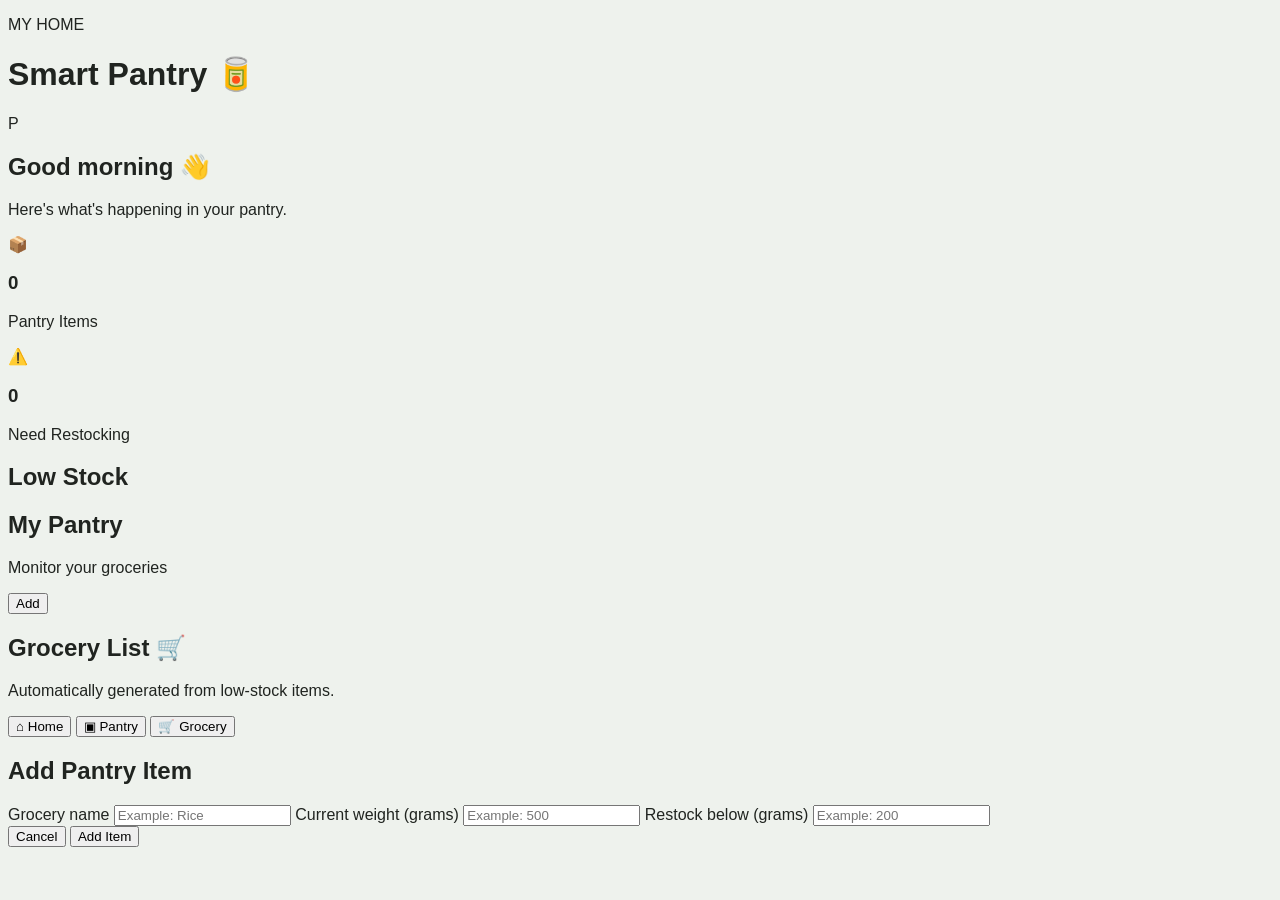
==== index.html @ e379dc16 "index and styles" ====
<!DOCTYPE html>
<html lang="en">
<head>
<meta charset="UTF-8">
<meta
name="viewport"
content="width=device-width, initial-scale=1.0"
>
<title>Smart Pantry</title>
<link rel="stylesheet" href="style.css">
</head>
<body>
<div class="app">
<!-- HEADER -->
<header>
<div>
<p class="small-title">MY HOME</p>
<h1>Smart Pantry 🥫</h1>
</div>
<div class="profile">P</div>
</header>

<!-- DASHBOARD -->
<section id="dashboardPage" class="page active">
<h2>Good morning 👋</h2>
<p class="subtitle">
Here's what's happening in your pantry.
</p>

<div class="summary-grid">
<div class="summary-card">
<span>📦</span>
<h3 id="totalItems">0</h3>
<p>Pantry Items</p>
</div>
<div class="summary-card warning">
<span>⚠️</span>
<h3 id="lowItems">0</h3>
<p>Need Restocking</p>
</div>
</div>

<div class="section-heading">
<h2>Low Stock</h2>
</div>
<div id="dashboardLowStock"></div>
</section>

<!-- PANTRY PAGE -->
<section id="pantryPage" class="page">
<div class="section-heading">
<div>
<h2>My Pantry</h2>
<p>Monitor your groceries</p>
</div>
<button
class="add-button"
onclick="openAddModal()"
>
Add
</button>
</div>
<div id="pantryItems"></div>
</section>

<!-- GROCERY LIST -->
<section id="groceryPage" class="page">
<div class="section-heading">
<div>
<h2>Grocery List 🛒</h2>
<p>
Automatically generated from
low-stock items.
</p>
</div>
</div>
<div id="groceryList"></div>
</section>

<!-- BOTTOM NAVIGATION -->
<nav>
<button
class="nav-button active"
onclick="showPage('dashboardPage', this)"
>
<span>⌂</span>
Home
</button>
<button
class="nav-button"
onclick="showPage('pantryPage', this)"
>
<span>▣</span>
Pantry
</button>
<button
class="nav-button"
onclick="showPage('groceryPage', this)"
>
<span>🛒</span>
Grocery
</button>
</nav>
</div>

<!-- ADD ITEM MODAL -->
<div id="addModal" class="modal">
<div class="modal-content">
<h2>Add Pantry Item</h2>
<label>Grocery name</label>
<input
type="text"
id="itemName"
placeholder="Example: Rice"
>

<label>Current weight (grams)</label>
<input
type="number"
id="itemWeight"
placeholder="Example: 500"
>

<label>Restock below (grams)</label>
<input
type="number"
id="itemLimit"
placeholder="Example: 200"
>

<div class="modal-buttons">
<button
class="cancel-button"
onclick="closeAddModal()"
>
Cancel
</button>
<button
class="save-button"
onclick="addItem()"
>
Add Item
</button>
</div>
</div>
</div>

<script src="script.js"></script>
</body>
</html>
---- style.css ----
{
box-sizing: border-box;
margin: 0;
padding: 0;
}
body {
font-family:
-apple-system,
BlinkMacSystemFont,
"Segoe UI",
sans-serif;
background: #eef2ed;
color: #202420;
}

/* APP /
.app {
max-width: 500px;
min-height: 100vh;
margin: auto;
background: #f8faf7;
padding-bottom: 100px;
}

/* HEADER /
header {
display: flex;
justify-content: space-between;
align-items: center;
padding: 25px 20px 15px;
background: white;
}
header h1 {
font-size: 25px;
}
.small-title {
font-size: 11px;
color: #778077;
font-weight: bold;
letter-spacing: 1px;
margin-bottom: 3px;
}
.profile {
width: 42px;
height: 42px;
background: #dcebdc;
color: #247333;
display: flex;
justify-content: center;
align-items: center;
border-radius: 50%;
font-weight: bold;
}

/* PAGES /
.page {
display: none;
padding: 22px 18px;
}
.page.active {
display: block;
}
.page h2 {
margin-bottom: 4px;
}
.subtitle,
.section-heading p {
color: #7a817a;
font-size: 14px;
}

/* DASHBOARD /
.summary-grid {
display: grid;
grid-template-columns: 1fr 1fr;
gap: 12px;
margin: 25px 0;
}
.summary-card {
background: white;
padding: 20px;
border-radius: 18px;
border: 1px solid #e3e7e2;
}
.summary-card span {
font-size: 25px;
}
.summary-card h3 {
font-size: 32px;
margin-top: 12px;
}
.summary-card p {
color: #777;
font-size: 13px;
}
.warning {
background: #fff8ed;
}

/* SECTION HEADING /
.section-heading {
display: flex;
justify-content: space-between;
align-items: center;
margin-bottom: 18px;
}
.add-button {
border: none;
background: #28783b;
color: white;
padding: 11px 17px;
border-radius: 12px;
font-weight: bold;
cursor: pointer;
}

/* PANTRY CARDS /
.pantry-card {
background: white;
border-radius: 18px;
padding: 18px;
margin-bottom: 14px;
border: 1px solid #e1e5df;
}
.item-top {
display: flex;
justify-content: space-between;
align-items: center;
}
.item-name {
font-size: 19px;
font-weight: bold;
}
.status {
padding: 6px 10px;
border-radius: 20px;
font-size: 11px;
font-weight: bold;
}
.status.good {
background: #e3f5e7;
color: #237235;
}
.status.low {
background: #ffe7e4;
color: #c93d32;
}

/* WEIGHT /
.weight {
font-size: 30px;
font-weight: bold;
margin-top: 15px;
}
.weight-label {
color: #818681;
font-size: 12px;
}

/* PROGRESS BAR /
.progress {
width: 100%;
height: 8px;
background: #e9ece8;
border-radius: 10px;
margin: 12px 0;
overflow: hidden;
}
.progress-bar {
height: 100%;
background: #3a8849;
border-radius: 10px;
}
.progress-bar.low {
background: #dc5045;
}

/* CONTROLS /
.control-title {
margin-top: 15px;
font-size: 12px;
color: #727872;
}
input[type="range"] {
width: 100%;
margin-top: 8px;
accent-color: #28783b;
}
.item-actions {
display: flex;
justify-content: space-between;
align-items: center;
margin-top: 12px;
}
.limit-text {
font-size: 13px;
color: #666;
}
.delete-button {
border: none;
background: transparent;
color: #d4443c;
font-weight: bold;
cursor: pointer;
}

/* GROCERY LIST /
.grocery-item {
display: flex;
align-items: center;
gap: 15px;
background: white;
padding: 17px;
margin-bottom: 12px;
border-radius: 16px;
border: 1px solid #e1e5df;
}
.grocery-item input {
width: 21px;
height: 21px;
accent-color: #28783b;
}
.grocery-info {
flex: 1;
}
.grocery-info h3 {
font-size: 17px;
}
.grocery-info p {
color: #777;
font-size: 12px;
margin-top: 3px;
}

/* EMPTY MESSAGE /
.empty-message {
text-align: center;
padding: 50px 20px;
color: #777;
}
.empty-message .emoji {
font-size: 50px;
margin-bottom: 10px;
}

/* NAVIGATION /
nav {
position: fixed;
bottom: 0;
left: 50%;
transform: translateX(-50%);
width: 100%;
max-width: 500px;
background: white;
display: flex;
justify-content: space-around;
border-top: 1px solid #ddd;
padding:
10px 10px
calc(10px + env(safe-area-inset-bottom));
}
.nav-button {
flex: 1;
border: none;
background: transparent;
color: #8a8f89;
display: flex;
flex-direction: column;
align-items: center;
gap: 3px;
font-size: 11px;
cursor: pointer;
}
.nav-button span {
font-size: 22px;
}
.nav-button.active {
color: #28783b;
font-weight: bold;
}

/* MODAL /
.modal {
display: none;
position: fixed;
inset: 0;
background: rgba(0, 0, 0, 0.45);
justify-content: center;
align-items: center;
padding: 20px;
}
.modal.show {
display: flex;
}
.modal-content {
width: 100%;
max-width: 430px;
background: white;
border-radius: 20px;
padding: 25px;
}
.modal-content h2 {
margin-bottom: 20px;
}
.modal-content label {
display: block;
margin: 14px 0 6px;
font-size: 13px;
font-weight: bold;
}
.modal-content input {
width: 100%;
padding: 13px;
border: 1px solid #ccd2cc;
border-radius: 10px;
font-size: 16px;
}
.modal-buttons {
display: flex;
gap: 10px;
margin-top: 25px;
}
.modal-buttons button {
flex: 1;
padding: 13px;
border: none;
border-radius: 10px;
font-weight: bold;
cursor: pointer;
}
.cancel-button {
background: #eeeeee;
}
.save-button {
background: #28783b;
color: white;
}

/* DESKTOP /
@media (min-width: 700px) {
body {
padding: 30px 0;
}
.app {
min-height: 850px;
border-radius: 25px;
overflow: hidden;
box-shadow:
0 10px 40px
rgba(0, 0, 0, 0.12);
}
}
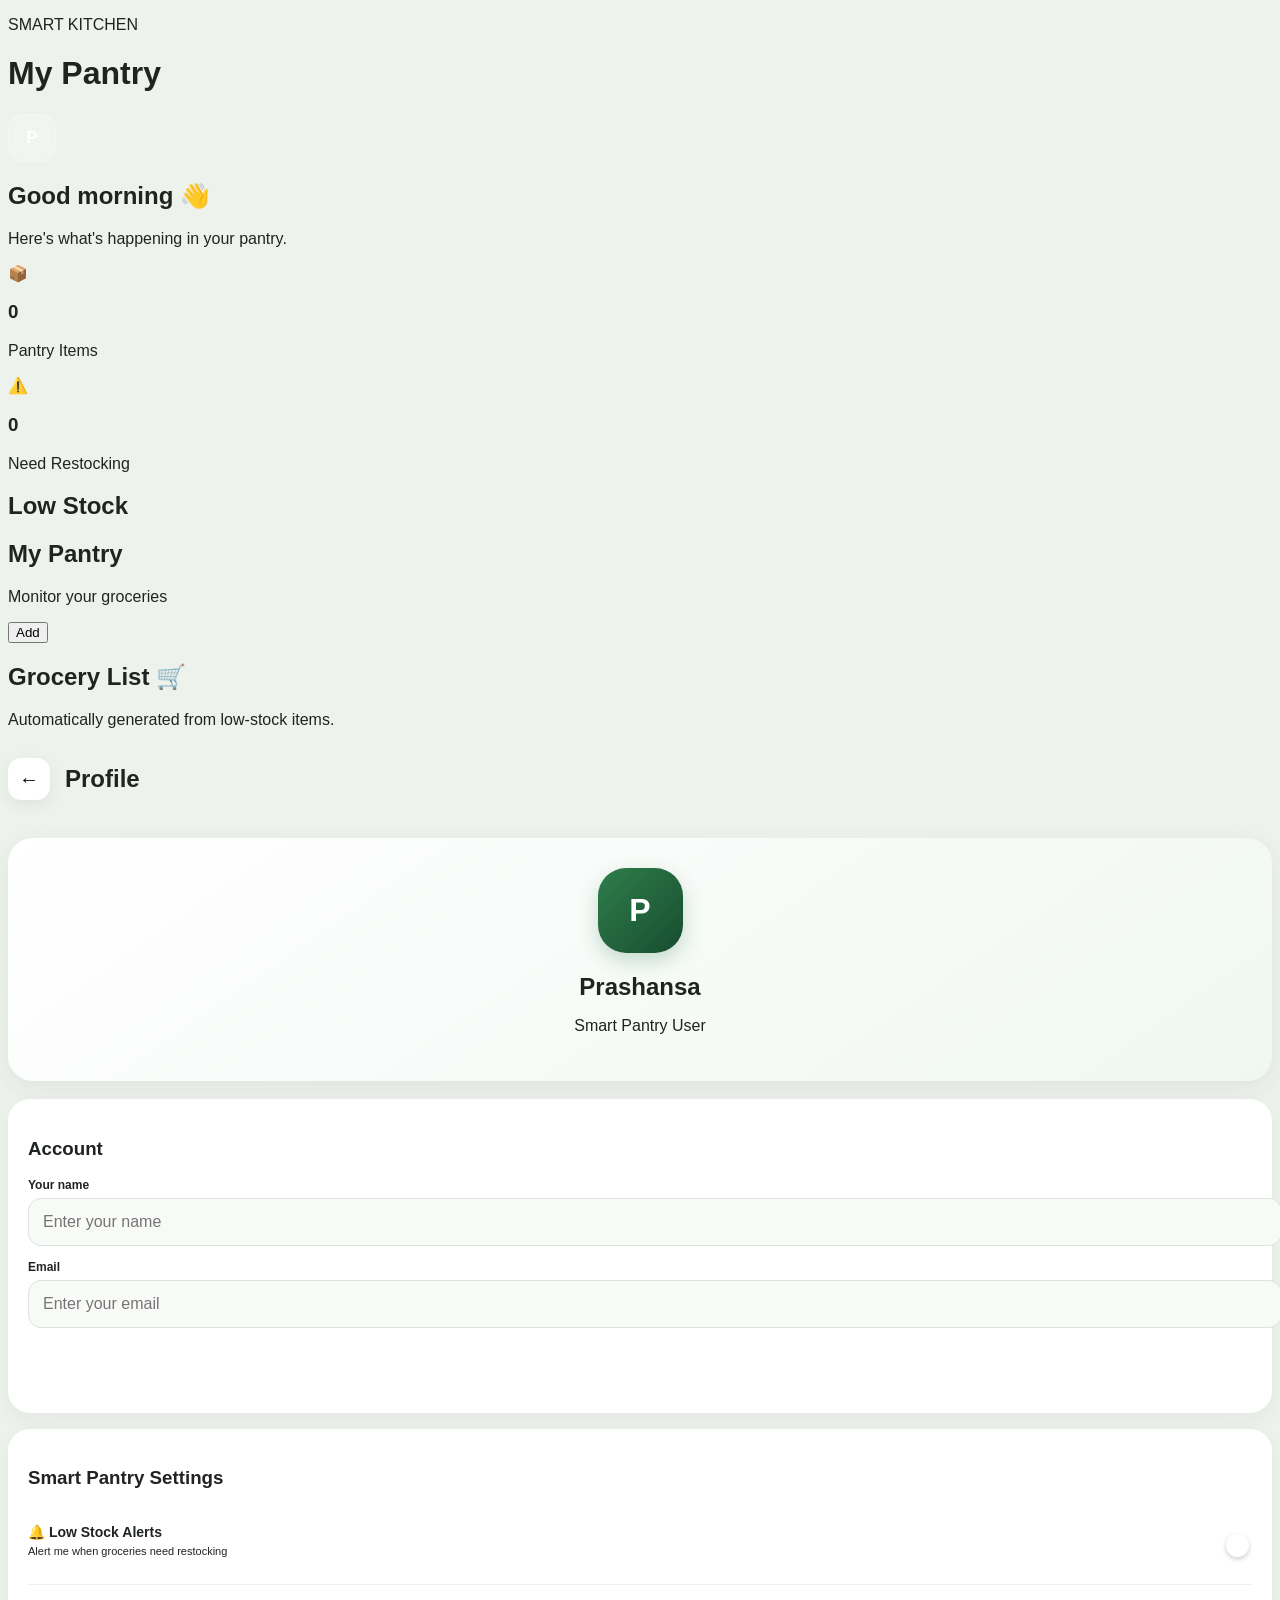
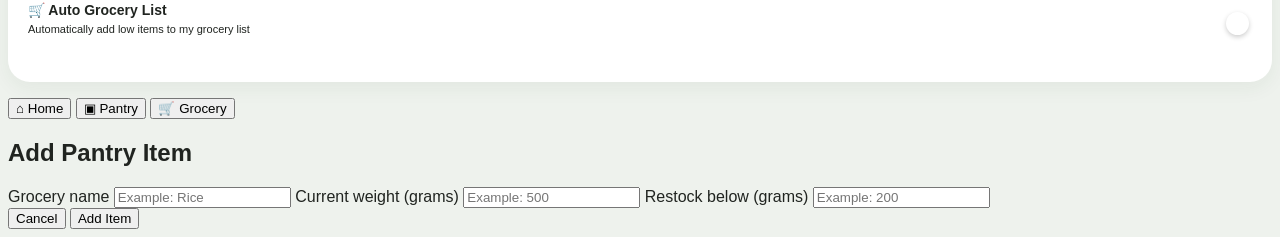
==== commit 424eb177: "Index and script" ====
--- a/index.html
+++ b/index.html
@@ -14,10 +14,17 @@
 <!-- HEADER -->
 <header>
 <div>
-<p class="small-title">MY HOME</p>
-<h1>Smart Pantry 🥫</h1>
-</div>
-<div class="profile">P</div>
+<p class="small-title">SMART KITCHEN</p>
+<h1>My Pantry</h1>
+</div>
+<button
+    class="profile"
+    id="profileButton"
+    onclick="openProfile()"
+    aria-label="Open profile"
+>
+    <span id="profileInitial">P</span>
+</button>
 </header>
 
 <!-- DASHBOARD -->
@@ -76,6 +83,142 @@
 </div>
 <div id="groceryList"></div>
 </section>
+<!-- PROFILE PAGE -->
+<section id="profilePage" class="page">
+
+    <div class="profile-page-header">
+
+        <button
+            class="back-button"
+            onclick="closeProfile()"
+        >
+            ←
+        </button>
+
+        <h2>Profile</h2>
+
+    </div>
+
+
+    <div class="profile-card">
+
+        <div
+            class="large-profile"
+            id="largeProfileInitial"
+        >
+            P
+        </div>
+
+        <h2 id="displayName">
+            Prashansa
+        </h2>
+
+        <p id="displayEmail">
+            Smart Pantry User
+        </p>
+
+    </div>
+
+
+    <div class="settings-card">
+
+        <h3>Account</h3>
+
+        <label for="profileName">
+            Your name
+        </label>
+
+        <input
+            type="text"
+            id="profileName"
+            placeholder="Enter your name"
+        >
+
+
+        <label for="profileEmail">
+            Email
+        </label>
+
+        <input
+            type="email"
+            id="profileEmail"
+            placeholder="Enter your email"
+        >
+
+
+        <button
+            class="profile-save-button"
+            onclick="saveProfile()"
+        >
+            Save Profile
+        </button>
+
+    </div>
+
+
+    <div class="settings-card">
+
+        <h3>Smart Pantry Settings</h3>
+
+
+        <div class="setting-row">
+
+            <div>
+                <strong>
+                    🔔 Low Stock Alerts
+                </strong>
+
+                <p>
+                    Alert me when groceries
+                    need restocking
+                </p>
+            </div>
+
+            <label class="switch">
+
+                <input
+                    type="checkbox"
+                    id="notificationSetting"
+                    checked
+                >
+
+                <span class="switch-slider"></span>
+
+            </label>
+
+        </div>
+
+
+        <div class="setting-row">
+
+            <div>
+                <strong>
+                    🛒 Auto Grocery List
+                </strong>
+
+                <p>
+                    Automatically add low
+                    items to my grocery list
+                </p>
+            </div>
+
+            <label class="switch">
+
+                <input
+                    type="checkbox"
+                    id="autoGrocerySetting"
+                    checked
+                >
+
+                <span class="switch-slider"></span>
+
+            </label>
+
+        </div>
+
+    </div>
+
+</section>
 
 <!-- BOTTOM NAVIGATION -->
 <nav>
--- a/style.css
+++ b/style.css
@@ -310,44 +310,322 @@
 }
 .modal-content input {
 width: 100%;
-padding: 13px;
-border: 1px solid #ccd2cc;
-border-radius: 10px;
-font-size: 16px;
-}
-.modal-buttons {
-display: flex;
-gap: 10px;
-margin-top: 25px;
-}
-.modal-buttons button {
-flex: 1;
-padding: 13px;
-border: none;
-border-radius: 10px;
-font-weight: bold;
-cursor: pointer;
-}
-.cancel-button {
-background: #eeeeee;
-}
-.save-button {
-background: #28783b;
-color: white;
-}
-
-/* DESKTOP /
-@media (min-width: 700px) {
-body {
-padding: 30px 0;
-}
-.app {
-min-height: 850px;
-border-radius: 25px;
-overflow: hidden;
-box-shadow:
-0 10px 40px
-rgba(0, 0, 0, 0.12);
-}
-}
-
+/* ================================
+   PROFILE BUTTON
+================================ */
+
+.profile {
+    width: 48px;
+    height: 48px;
+
+    border-radius: 16px;
+
+    border:
+        1px solid
+        rgba(255,255,255,0.25);
+
+    background:
+        rgba(255,255,255,0.18);
+
+    backdrop-filter: blur(10px);
+
+    color: white;
+
+    display: flex;
+    justify-content: center;
+    align-items: center;
+
+    font-size: 17px;
+    font-weight: bold;
+
+    cursor: pointer;
+
+    transition: 0.2s;
+}
+
+.profile:active {
+    transform: scale(0.92);
+}
+
+
+/* PROFILE PAGE */
+
+.profile-page-header {
+    display: flex;
+    align-items: center;
+
+    gap: 15px;
+
+    margin-bottom: 25px;
+}
+
+.back-button {
+    width: 42px;
+    height: 42px;
+
+    border: none;
+    border-radius: 13px;
+
+    background: white;
+
+    font-size: 20px;
+
+    cursor: pointer;
+
+    box-shadow:
+        0 4px 15px
+        rgba(30,60,40,0.08);
+}
+
+
+/* PROFILE CARD */
+
+.profile-card {
+    text-align: center;
+
+    background:
+        linear-gradient(
+            145deg,
+            #ffffff,
+            #f0f7f1
+        );
+
+    padding: 30px 20px;
+
+    border-radius: 25px;
+
+    margin-bottom: 18px;
+
+    box-shadow:
+        0 7px 25px
+        rgba(30,60,40,0.07);
+}
+
+.large-profile {
+    width: 85px;
+    height: 85px;
+
+    margin:
+        0 auto 15px;
+
+    display: flex;
+    justify-content: center;
+    align-items: center;
+
+    border-radius: 28px;
+
+    background:
+        linear-gradient(
+            135deg,
+            #2f7d4a,
+            #174d30
+        );
+
+    color: white;
+
+    font-size: 32px;
+    font-weight: bold;
+
+    box-shadow:
+        0 8px 20px
+        rgba(47,125,74,0.25);
+}
+
+.profile-card h2 {
+    margin-bottom: 5px;
+}
+
+.profile-card p {
+    color: var(--muted);
+}
+
+
+/* SETTINGS */
+
+.settings-card {
+    background: white;
+
+    border-radius: 22px;
+
+    padding: 20px;
+
+    margin-bottom: 16px;
+
+    box-shadow:
+        0 6px 20px
+        rgba(30,60,40,0.06);
+}
+
+.settings-card h3 {
+    margin-bottom: 18px;
+}
+
+.settings-card > label {
+    display: block;
+
+    font-size: 12px;
+    font-weight: 700;
+
+    color: var(--muted);
+
+    margin:
+        14px 0 6px;
+}
+
+.settings-card input[type="text"],
+.settings-card input[type="email"] {
+    width: 100%;
+
+    padding: 14px;
+
+    border:
+        1px solid #dce2dc;
+
+    background: #f8faf7;
+
+    border-radius: 13px;
+
+    font-size: 16px;
+
+    outline: none;
+}
+
+.settings-card input:focus {
+    border-color:
+        var(--green);
+
+    background: white;
+}
+
+
+/* SAVE PROFILE */
+
+.profile-save-button {
+    width: 100%;
+
+    border: none;
+
+    margin-top: 20px;
+
+    padding: 14px;
+
+    border-radius: 14px;
+
+    background:
+        linear-gradient(
+            135deg,
+            var(--green),
+            var(--green-dark)
+        );
+
+    color: white;
+
+    font-weight: bold;
+    font-size: 15px;
+
+    cursor: pointer;
+}
+
+
+/* SETTING ROW */
+
+.setting-row {
+    display: flex;
+
+    justify-content:
+        space-between;
+
+    align-items: center;
+
+    gap: 20px;
+
+    padding:
+        16px 0;
+
+    border-bottom:
+        1px solid #edf0ed;
+}
+
+.setting-row:last-child {
+    border-bottom: none;
+}
+
+.setting-row strong {
+    font-size: 14px;
+}
+
+.setting-row p {
+    color: var(--muted);
+
+    font-size: 11px;
+
+    margin-top: 4px;
+
+    max-width: 260px;
+}
+
+
+/* IOS STYLE SWITCH */
+
+.switch {
+    position: relative;
+
+    width: 50px;
+    height: 29px;
+
+    flex-shrink: 0;
+}
+
+.switch input {
+    opacity: 0;
+
+    width: 0;
+    height: 0;
+}
+
+.switch-slider {
+    position: absolute;
+
+    inset: 0;
+
+    background: #d6dbd6;
+
+    border-radius: 30px;
+
+    cursor: pointer;
+
+    transition: 0.3s;
+}
+
+.switch-slider::before {
+    content: "";
+
+    position: absolute;
+
+    width: 23px;
+    height: 23px;
+
+    left: 3px;
+    top: 3px;
+
+    background: white;
+
+    border-radius: 50%;
+
+    transition: 0.3s;
+
+    box-shadow:
+        0 2px 5px
+        rgba(0,0,0,0.2);
+}
+
+.switch input:checked
++ .switch-slider {
+    background: var(--green);
+}
+
+.switch input:checked
++ .switch-slider::before {
+    transform:
+        translateX(21px);
+}
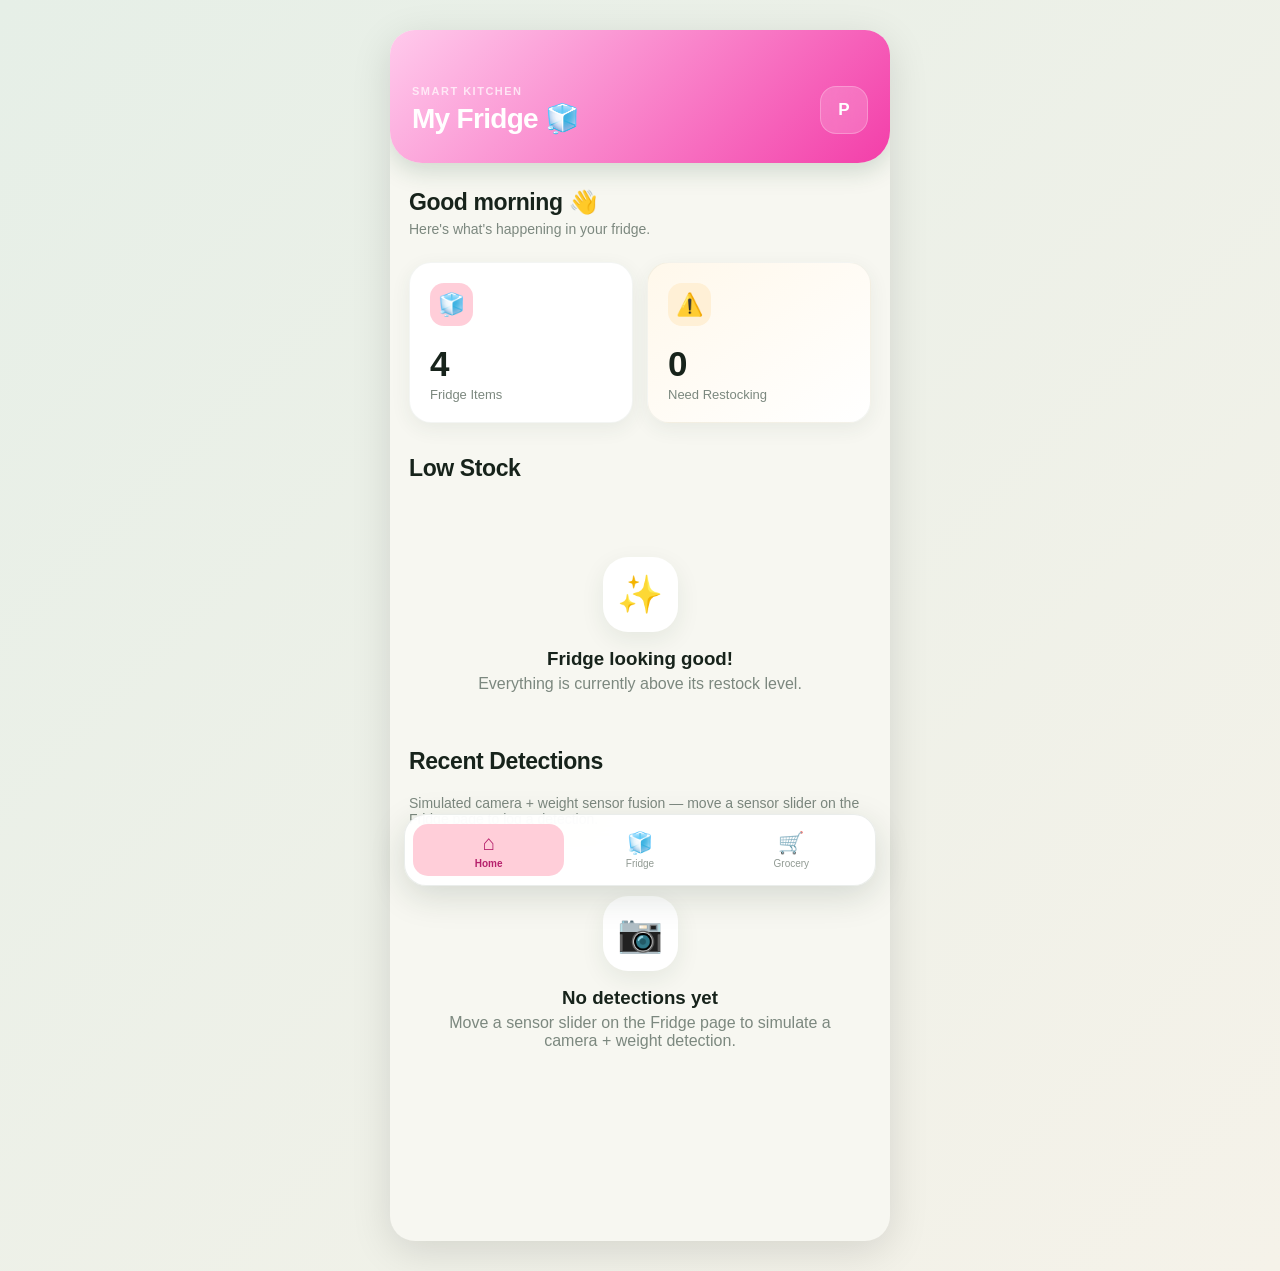
==== commit 62ab2df6: "final changes" ====
--- a/index.html
+++ b/index.html
@@ -6,7 +6,7 @@
 name="viewport"
 content="width=device-width, initial-scale=1.0"
 >
-<title>Smart Pantry</title>
+<title>Smart Fridge</title>
 <link rel="stylesheet" href="style.css">
 </head>
 <body>
@@ -15,15 +15,14 @@
 <header>
 <div>
 <p class="small-title">SMART KITCHEN</p>
-<h1>My Pantry</h1>
+<h1>My Fridge 🧊</h1>
 </div>
 <button
-    class="profile"
-    id="profileButton"
-    onclick="openProfile()"
-    aria-label="Open profile"
+class="profile"
+id="profileIcon"
+onclick="window.location.href='profile.html'"
 >
-    <span id="profileInitial">P</span>
+P
 </button>
 </header>
 
@@ -31,14 +30,14 @@
 <section id="dashboardPage" class="page active">
 <h2>Good morning 👋</h2>
 <p class="subtitle">
-Here's what's happening in your pantry.
+Here's what's happening in your fridge.
 </p>
 
 <div class="summary-grid">
 <div class="summary-card">
-<span>📦</span>
+<span>🧊</span>
 <h3 id="totalItems">0</h3>
-<p>Pantry Items</p>
+<p>Fridge Items</p>
 </div>
 <div class="summary-card warning">
 <span>⚠️</span>
@@ -51,13 +50,21 @@
 <h2>Low Stock</h2>
 </div>
 <div id="dashboardLowStock"></div>
+
+<div class="section-heading">
+<h2>Recent Detections</h2>
+</div>
+<p class="subtitle" style="margin-bottom: 14px;">
+Simulated camera + weight sensor fusion — move a sensor slider on the Fridge page to log a detection.
+</p>
+<div id="activityFeed"></div>
 </section>
 
-<!-- PANTRY PAGE -->
-<section id="pantryPage" class="page">
+<!-- FRIDGE PAGE -->
+<section id="fridgePage" class="page">
 <div class="section-heading">
 <div>
-<h2>My Pantry</h2>
+<h2>My Fridge</h2>
 <p>Monitor your groceries</p>
 </div>
 <button
@@ -67,7 +74,7 @@
 Add
 </button>
 </div>
-<div id="pantryItems"></div>
+<div id="fridgeItems"></div>
 </section>
 
 <!-- GROCERY LIST -->
@@ -83,142 +90,6 @@
 </div>
 <div id="groceryList"></div>
 </section>
-<!-- PROFILE PAGE -->
-<section id="profilePage" class="page">
-
-    <div class="profile-page-header">
-
-        <button
-            class="back-button"
-            onclick="closeProfile()"
-        >
-            ←
-        </button>
-
-        <h2>Profile</h2>
-
-    </div>
-
-
-    <div class="profile-card">
-
-        <div
-            class="large-profile"
-            id="largeProfileInitial"
-        >
-            P
-        </div>
-
-        <h2 id="displayName">
-            Prashansa
-        </h2>
-
-        <p id="displayEmail">
-            Smart Pantry User
-        </p>
-
-    </div>
-
-
-    <div class="settings-card">
-
-        <h3>Account</h3>
-
-        <label for="profileName">
-            Your name
-        </label>
-
-        <input
-            type="text"
-            id="profileName"
-            placeholder="Enter your name"
-        >
-
-
-        <label for="profileEmail">
-            Email
-        </label>
-
-        <input
-            type="email"
-            id="profileEmail"
-            placeholder="Enter your email"
-        >
-
-
-        <button
-            class="profile-save-button"
-            onclick="saveProfile()"
-        >
-            Save Profile
-        </button>
-
-    </div>
-
-
-    <div class="settings-card">
-
-        <h3>Smart Pantry Settings</h3>
-
-
-        <div class="setting-row">
-
-            <div>
-                <strong>
-                    🔔 Low Stock Alerts
-                </strong>
-
-                <p>
-                    Alert me when groceries
-                    need restocking
-                </p>
-            </div>
-
-            <label class="switch">
-
-                <input
-                    type="checkbox"
-                    id="notificationSetting"
-                    checked
-                >
-
-                <span class="switch-slider"></span>
-
-            </label>
-
-        </div>
-
-
-        <div class="setting-row">
-
-            <div>
-                <strong>
-                    🛒 Auto Grocery List
-                </strong>
-
-                <p>
-                    Automatically add low
-                    items to my grocery list
-                </p>
-            </div>
-
-            <label class="switch">
-
-                <input
-                    type="checkbox"
-                    id="autoGrocerySetting"
-                    checked
-                >
-
-                <span class="switch-slider"></span>
-
-            </label>
-
-        </div>
-
-    </div>
-
-</section>
 
 <!-- BOTTOM NAVIGATION -->
 <nav>
@@ -231,10 +102,10 @@
 </button>
 <button
 class="nav-button"
-onclick="showPage('pantryPage', this)"
+onclick="showPage('fridgePage', this)"
 >
-<span>▣</span>
-Pantry
+<span>🧊</span>
+Fridge
 </button>
 <button
 class="nav-button"
@@ -249,12 +120,12 @@
 <!-- ADD ITEM MODAL -->
 <div id="addModal" class="modal">
 <div class="modal-content">
-<h2>Add Pantry Item</h2>
+<h2>Add Fridge Item</h2>
 <label>Grocery name</label>
 <input
 type="text"
 id="itemName"
-placeholder="Example: Rice"
+placeholder="Example: Milk"
 >
 
 <label>Current weight (grams)</label>
@@ -291,3 +162,4 @@
 <script src="script.js"></script>
 </body>
 </html>
+
--- a/style.css
+++ b/style.css
@@ -1,318 +1,124 @@
-{
-box-sizing: border-box;
-margin: 0;
-padding: 0;
-}
+/* ================================
+   SMART FRIDGE - MODERN UI
+================================ */
+
+* {
+    box-sizing: border-box;
+    margin: 0;
+    padding: 0;
+}
+
+:root {
+    --pink: #ef3e90;
+    --pink-light: #f786d1;
+    --green-light: #ffc8d5e2;
+
+    --green: var(--pink);
+    --green-dark: #b6216c;
+
+    --cream: #f7f7f1;
+    --white: #ffffff;
+
+    --text: #17231b;
+    --muted: #7c887f;
+
+    --red: #d94b45;
+    --red-light: #ffe7e4;
+
+    --orange: #e89a38;
+}
+
 body {
-font-family:
--apple-system,
-BlinkMacSystemFont,
-"Segoe UI",
-sans-serif;
-background: #eef2ed;
-color: #202420;
-}
-
-/* APP /
+    font-family:
+        -apple-system,
+        BlinkMacSystemFont,
+        "SF Pro Display",
+        "Segoe UI",
+        sans-serif;
+
+    background:
+        linear-gradient(
+            135deg,
+            #e6efe7,
+            #f5f2e9
+        );
+
+    color: var(--text);
+
+    min-height: 100vh;
+}
+
+
+/* ================================
+   APP
+================================ */
+
 .app {
-max-width: 500px;
-min-height: 100vh;
-margin: auto;
-background: #f8faf7;
-padding-bottom: 100px;
-}
-
-/* HEADER /
+    width: 100%;
+    max-width: 500px;
+
+    margin: auto;
+
+    min-height: 100vh;
+
+    background: var(--cream);
+
+    padding-bottom: 110px;
+
+    position: relative;
+}
+
+
+/* ================================
+   HEADER
+================================ */
+
 header {
-display: flex;
-justify-content: space-between;
-align-items: center;
-padding: 25px 20px 15px;
-background: white;
-}
+    padding:
+        55px 22px
+        28px;
+
+    display: flex;
+    justify-content: space-between;
+    align-items: center;
+
+    background:
+        linear-gradient(
+            135deg,
+            #ffcaec,
+            #f20894c5
+        );
+
+    color: white;
+
+    border-radius:
+        0 0
+        32px 32px;
+
+    box-shadow:
+        0 8px 25px
+        rgba(25, 75, 45, 0.18);
+}
+
 header h1 {
-font-size: 25px;
-}
+    font-size: 28px;
+    font-weight: 750;
+
+    letter-spacing: -0.7px;
+}
+
 .small-title {
-font-size: 11px;
-color: #778077;
-font-weight: bold;
-letter-spacing: 1px;
-margin-bottom: 3px;
-}
-.profile {
-width: 42px;
-height: 42px;
-background: #dcebdc;
-color: #247333;
-display: flex;
-justify-content: center;
-align-items: center;
-border-radius: 50%;
-font-weight: bold;
-}
-
-/* PAGES /
-.page {
-display: none;
-padding: 22px 18px;
-}
-.page.active {
-display: block;
-}
-.page h2 {
-margin-bottom: 4px;
-}
-.subtitle,
-.section-heading p {
-color: #7a817a;
-font-size: 14px;
-}
-
-/* DASHBOARD /
-.summary-grid {
-display: grid;
-grid-template-columns: 1fr 1fr;
-gap: 12px;
-margin: 25px 0;
-}
-.summary-card {
-background: white;
-padding: 20px;
-border-radius: 18px;
-border: 1px solid #e3e7e2;
-}
-.summary-card span {
-font-size: 25px;
-}
-.summary-card h3 {
-font-size: 32px;
-margin-top: 12px;
-}
-.summary-card p {
-color: #777;
-font-size: 13px;
-}
-.warning {
-background: #fff8ed;
-}
-
-/* SECTION HEADING /
-.section-heading {
-display: flex;
-justify-content: space-between;
-align-items: center;
-margin-bottom: 18px;
-}
-.add-button {
-border: none;
-background: #28783b;
-color: white;
-padding: 11px 17px;
-border-radius: 12px;
-font-weight: bold;
-cursor: pointer;
-}
-
-/* PANTRY CARDS /
-.pantry-card {
-background: white;
-border-radius: 18px;
-padding: 18px;
-margin-bottom: 14px;
-border: 1px solid #e1e5df;
-}
-.item-top {
-display: flex;
-justify-content: space-between;
-align-items: center;
-}
-.item-name {
-font-size: 19px;
-font-weight: bold;
-}
-.status {
-padding: 6px 10px;
-border-radius: 20px;
-font-size: 11px;
-font-weight: bold;
-}
-.status.good {
-background: #e3f5e7;
-color: #237235;
-}
-.status.low {
-background: #ffe7e4;
-color: #c93d32;
-}
-
-/* WEIGHT /
-.weight {
-font-size: 30px;
-font-weight: bold;
-margin-top: 15px;
-}
-.weight-label {
-color: #818681;
-font-size: 12px;
-}
-
-/* PROGRESS BAR /
-.progress {
-width: 100%;
-height: 8px;
-background: #e9ece8;
-border-radius: 10px;
-margin: 12px 0;
-overflow: hidden;
-}
-.progress-bar {
-height: 100%;
-background: #3a8849;
-border-radius: 10px;
-}
-.progress-bar.low {
-background: #dc5045;
-}
-
-/* CONTROLS /
-.control-title {
-margin-top: 15px;
-font-size: 12px;
-color: #727872;
-}
-input[type="range"] {
-width: 100%;
-margin-top: 8px;
-accent-color: #28783b;
-}
-.item-actions {
-display: flex;
-justify-content: space-between;
-align-items: center;
-margin-top: 12px;
-}
-.limit-text {
-font-size: 13px;
-color: #666;
-}
-.delete-button {
-border: none;
-background: transparent;
-color: #d4443c;
-font-weight: bold;
-cursor: pointer;
-}
-
-/* GROCERY LIST /
-.grocery-item {
-display: flex;
-align-items: center;
-gap: 15px;
-background: white;
-padding: 17px;
-margin-bottom: 12px;
-border-radius: 16px;
-border: 1px solid #e1e5df;
-}
-.grocery-item input {
-width: 21px;
-height: 21px;
-accent-color: #28783b;
-}
-.grocery-info {
-flex: 1;
-}
-.grocery-info h3 {
-font-size: 17px;
-}
-.grocery-info p {
-color: #777;
-font-size: 12px;
-margin-top: 3px;
-}
-
-/* EMPTY MESSAGE /
-.empty-message {
-text-align: center;
-padding: 50px 20px;
-color: #777;
-}
-.empty-message .emoji {
-font-size: 50px;
-margin-bottom: 10px;
-}
-
-/* NAVIGATION /
-nav {
-position: fixed;
-bottom: 0;
-left: 50%;
-transform: translateX(-50%);
-width: 100%;
-max-width: 500px;
-background: white;
-display: flex;
-justify-content: space-around;
-border-top: 1px solid #ddd;
-padding:
-10px 10px
-calc(10px + env(safe-area-inset-bottom));
-}
-.nav-button {
-flex: 1;
-border: none;
-background: transparent;
-color: #8a8f89;
-display: flex;
-flex-direction: column;
-align-items: center;
-gap: 3px;
-font-size: 11px;
-cursor: pointer;
-}
-.nav-button span {
-font-size: 22px;
-}
-.nav-button.active {
-color: #28783b;
-font-weight: bold;
-}
-
-/* MODAL /
-.modal {
-display: none;
-position: fixed;
-inset: 0;
-background: rgba(0, 0, 0, 0.45);
-justify-content: center;
-align-items: center;
-padding: 20px;
-}
-.modal.show {
-display: flex;
-}
-.modal-content {
-width: 100%;
-max-width: 430px;
-background: white;
-border-radius: 20px;
-padding: 25px;
-}
-.modal-content h2 {
-margin-bottom: 20px;
-}
-.modal-content label {
-display: block;
-margin: 14px 0 6px;
-font-size: 13px;
-font-weight: bold;
-}
-.modal-content input {
-width: 100%;
-/* ================================
-   PROFILE BUTTON
-================================ */
+    color:
+        rgba(255, 255, 255, 0.7);
+
+    font-size: 11px;
+
+    font-weight: 700;
+
+    letter-spacing: 1.5px;
+
+    margin-bottom: 5px;
+}
 
 .profile {
     width: 48px;
@@ -320,312 +126,1011 @@
 
     border-radius: 16px;
 
+    display: flex;
+    justify-content: center;
+    align-items: center;
+
+    background:
+        rgba(255, 255, 255, 0.18);
+
+    backdrop-filter: blur(10px);
+
     border:
         1px solid
-        rgba(255,255,255,0.25);
-
-    background:
-        rgba(255,255,255,0.18);
-
-    backdrop-filter: blur(10px);
-
-    color: white;
-
-    display: flex;
-    justify-content: center;
-    align-items: center;
+        rgba(255, 255, 255, 0.25);
 
     font-size: 17px;
     font-weight: bold;
 
+    color: white;
+    font-family: inherit;
     cursor: pointer;
+    transition: transform 0.2s ease;
+}
+
+.profile:active {
+    transform: scale(0.94);
+}
+
+
+/* ================================
+   PAGES
+================================ */
+
+.page {
+    display: none;
+
+    padding:
+        26px 19px;
+}
+
+.page.active {
+    display: block;
+
+    animation:
+        pageFade 0.25s ease;
+}
+
+@keyframes pageFade {
+
+    from {
+        opacity: 0;
+        transform:
+            translateY(5px);
+    }
+
+    to {
+        opacity: 1;
+        transform:
+            translateY(0);
+    }
+}
+
+.page h2 {
+    font-size: 23px;
+
+    letter-spacing:
+        -0.4px;
+}
+
+.subtitle,
+.section-heading p {
+    color: var(--muted);
+
+    margin-top: 5px;
+
+    font-size: 14px;
+}
+
+
+/* ================================
+   DASHBOARD
+================================ */
+
+.summary-grid {
+    display: grid;
+
+    grid-template-columns:
+        1fr 1fr;
+
+    gap: 14px;
+
+    margin:
+        25px 0 32px;
+}
+
+.summary-card {
+    background: white;
+
+    padding: 20px;
+
+    border-radius: 22px;
+
+    box-shadow:
+        0 6px 20px
+        rgba(40, 70, 50, 0.07);
+
+    border:
+        1px solid
+        rgba(50, 80, 60, 0.06);
+
+    transition:
+        transform 0.2s ease;
+}
+
+.summary-card:hover {
+    transform:
+        translateY(-3px);
+}
+
+.summary-card span {
+    width: 43px;
+    height: 43px;
+
+    display: flex;
+    align-items: center;
+    justify-content: center;
+
+    background:
+        var(--green-light);
+
+    border-radius: 14px;
+
+    font-size: 22px;
+}
+
+.summary-card h3 {
+    font-size: 35px;
+
+    margin-top: 18px;
+
+    letter-spacing:
+        -1px;
+}
+
+.summary-card p {
+    color: var(--muted);
+
+    margin-top: 3px;
+
+    font-size: 13px;
+}
+
+.summary-card.warning {
+    background:
+        linear-gradient(
+            145deg,
+            #fff8eb,
+            #ffffff
+        );
+}
+
+.summary-card.warning span {
+    background: #fff0d6;
+}
+
+
+/* ================================
+   SECTION HEADINGS
+================================ */
+
+.section-heading {
+    display: flex;
+
+    justify-content:
+        space-between;
+
+    align-items:
+        center;
+
+    margin-bottom: 20px;
+}
+
+
+/* ================================
+   ADD BUTTON
+================================ */
+
+.add-button {
+    border: none;
+
+    background:
+        linear-gradient(
+            135deg,
+            var(--pink),
+            var(--pink-light)
+        );
+
+    color: white;
+
+    padding:
+        11px 17px;
+
+    border-radius: 14px;
+
+    font-weight: 700;
+
+    font-size: 14px;
+
+    cursor: pointer;
+
+    box-shadow:
+        0 5px 12px
+        rgba(47, 125, 74, 0.22);
 
     transition: 0.2s;
 }
 
-.profile:active {
-    transform: scale(0.92);
-}
-
-
-/* PROFILE PAGE */
-
-.profile-page-header {
-    display: flex;
-    align-items: center;
-
-    gap: 15px;
-
-    margin-bottom: 25px;
-}
-
-.back-button {
-    width: 42px;
-    height: 42px;
-
+.add-button:active {
+    transform: scale(0.96);
+}
+
+
+/* ================================
+   FRIDGE CARD
+================================ */
+
+.fridge-card {
+    background: white;
+
+    border-radius: 24px;
+
+    padding: 20px;
+
+    margin-bottom: 16px;
+
+    border:
+        1px solid
+        rgba(30, 70, 40, 0.06);
+
+    box-shadow:
+        0 7px 24px
+        rgba(30, 60, 40, 0.07);
+
+    transition:
+        transform 0.2s ease,
+        box-shadow 0.2s ease;
+}
+
+.fridge-card:hover {
+    transform:
+        translateY(-2px);
+
+    box-shadow:
+        0 10px 30px
+        rgba(30, 60, 40, 0.1);
+}
+
+
+/* ================================
+   ITEM HEADER
+================================ */
+
+.item-top {
+    display: flex;
+
+    justify-content:
+        space-between;
+
+    align-items: center;
+}
+
+.item-name {
+    display: flex;
+
+    align-items: center;
+
+    gap: 11px;
+
+    font-size: 19px;
+
+    font-weight: 750;
+}
+
+.food-icon {
+    width: 43px;
+    height: 43px;
+
+    display: flex;
+    align-items: center;
+    justify-content: center;
+
+    background: #f0f5ef;
+
+    border-radius: 14px;
+
+    font-size: 23px;
+}
+
+
+/* ================================
+   STATUS
+================================ */
+
+.status {
+    padding:
+        7px 11px;
+
+    border-radius: 50px;
+
+    font-size: 10px;
+
+    font-weight: 800;
+
+    letter-spacing:
+        0.5px;
+}
+
+.status.good {
+    background:
+        var(--green-light);
+
+    color:
+        var(--green-dark);
+}
+
+.status.low {
+    background:
+        var(--red-light);
+
+    color:
+        var(--red);
+}
+
+
+/* ================================
+   WEIGHT
+================================ */
+
+.weight {
+    margin-top: 18px;
+
+    font-size: 34px;
+
+    font-weight: 750;
+
+    letter-spacing:
+        -1px;
+}
+
+.weight small {
+    font-size: 17px;
+
+    color:
+        var(--muted);
+}
+
+.weight-label {
+    color:
+        var(--muted);
+
+    font-size: 12px;
+
+    margin-top: 2px;
+}
+
+
+/* ================================
+   PROGRESS BAR
+================================ */
+
+.progress {
+    width: 100%;
+
+    height: 9px;
+
+    background: #edf0ec;
+
+    border-radius: 20px;
+
+    margin:
+        16px 0 20px;
+
+    overflow: hidden;
+}
+
+.progress-bar {
+    height: 100%;
+
+    background:
+        linear-gradient(
+            90deg,
+            #5ca66f,
+            #287942
+        );
+
+    border-radius: 20px;
+
+    transition:
+        width 0.4s ease;
+}
+
+.progress-bar.low {
+    background:
+        linear-gradient(
+            90deg,
+            #ef8a75,
+            #d94b45
+        );
+}
+
+
+/* ================================
+   CONTROLS
+================================ */
+
+.control-box {
+    background: #f8faf7;
+
+    padding: 14px;
+
+    border-radius: 16px;
+
+    margin-top: 10px;
+}
+
+.control-title {
+    font-size: 12px;
+
+    color:
+        var(--muted);
+
+    display: flex;
+
+    justify-content:
+        space-between;
+}
+
+.control-title strong {
+    color:
+        var(--text);
+}
+
+input[type="range"] {
+    width: 100%;
+
+    margin-top: 10px;
+
+    accent-color:
+        var(--green);
+}
+
+.item-actions {
+    display: flex;
+
+    justify-content:
+        space-between;
+
+    align-items: center;
+
+    margin-top: 16px;
+}
+
+.limit-text {
+    font-size: 12px;
+
+    color:
+        var(--muted);
+}
+
+.delete-button {
+    border: none;
+
+    background:
+        var(--red-light);
+
+    color:
+        var(--red);
+
+    padding:
+        8px 12px;
+
+    border-radius: 10px;
+
+    font-weight: 700;
+
+    cursor: pointer;
+}
+
+
+/* ================================
+   GROCERY LIST
+================================ */
+
+.grocery-item {
+    display: flex;
+
+    align-items: center;
+
+    gap: 14px;
+
+    background: white;
+
+    padding: 17px;
+
+    margin-bottom: 12px;
+
+    border-radius: 19px;
+
+    box-shadow:
+        0 5px 18px
+        rgba(30, 60, 40, 0.06);
+
+    border:
+        1px solid
+        rgba(30, 60, 40, 0.05);
+}
+
+.grocery-item input {
+    width: 22px;
+    height: 22px;
+
+    accent-color:
+        var(--green);
+}
+
+.grocery-info {
+    flex: 1;
+}
+
+.grocery-info h3 {
+    font-size: 16px;
+
+    margin-bottom: 3px;
+}
+
+.grocery-info p {
+    font-size: 12px;
+
+    color:
+        var(--muted);
+}
+
+.grocery-warning {
+    width: 38px;
+    height: 38px;
+
+    display: flex;
+
+    align-items: center;
+    justify-content: center;
+
+    border-radius: 12px;
+
+    background:
+        var(--red-light);
+}
+
+
+/* ================================
+   EMPTY SCREEN
+================================ */
+
+.empty-message {
+    text-align: center;
+
+    padding:
+        55px 25px;
+
+    color:
+        var(--muted);
+}
+
+.empty-message .emoji {
+    width: 75px;
+    height: 75px;
+
+    margin:
+        0 auto 16px;
+
+    display: flex;
+
+    justify-content: center;
+    align-items: center;
+
+    background: white;
+
+    border-radius: 25px;
+
+    font-size: 37px;
+
+    box-shadow:
+        0 8px 25px
+        rgba(30, 60, 40, 0.08);
+}
+
+.empty-message h3 {
+    color:
+        var(--text);
+
+    margin-bottom: 5px;
+}
+
+
+/* ================================
+   PROFILE PAGE
+================================ */
+
+.profile-card {
+    background: white;
+    border-radius: 24px;
+    padding: 26px;
+    box-shadow: 0 7px 24px rgba(30, 60, 40, 0.07);
+    border: 1px solid rgba(30, 70, 40, 0.06);
+    margin-bottom: 16px;
+    text-align: center;
+}
+
+.profile-avatar {
+    width: 72px;
+    height: 72px;
+    margin: 0 auto 18px;
+    display: flex;
+    align-items: center;
+    justify-content: center;
+    background: linear-gradient(135deg, var(--pink), var(--pink-light));
+    color: white;
+    border-radius: 20px;
+    font-size: 28px;
+    font-weight: 800;
+}
+
+.profile-card h2 {
+    font-size: 21px;
+}
+
+.profile-card .subtitle {
+    text-align: center;
+}
+
+.settings-heading {
+    text-align: left;
+    font-size: 13px;
+    color: var(--muted);
+    text-transform: uppercase;
+    letter-spacing: 0.8px;
+    margin: 22px 0 14px;
+    font-weight: 800;
+}
+
+.account-row {
+    display: flex;
+    gap: 12px;
+    text-align: left;
+}
+
+.account-row > div {
+    flex: 1;
+}
+
+.profile-card label {
+    display: block;
+    margin: 0 0 7px;
+    font-size: 12px;
+    color: var(--muted);
+    font-weight: 700;
+    text-align: left;
+}
+
+.profile-card input {
+    width: 100%;
+    padding: 14px 15px;
+    border: 1px solid #dce1dc;
+    background: #f9faf8;
+    border-radius: 13px;
+    font-size: 16px;
+    outline: none;
+}
+
+.profile-card input:focus {
+    border-color: var(--pink);
+    background: white;
+}
+
+.profile-card .save-button {
+    width: 100%;
+    margin-top: 22px;
     border: none;
     border-radius: 13px;
-
-    background: white;
-
-    font-size: 20px;
-
+    padding: 14px;
+    font-weight: 750;
     cursor: pointer;
-
-    box-shadow:
-        0 4px 15px
-        rgba(30,60,40,0.08);
-}
-
-
-/* PROFILE CARD */
-
-.profile-card {
-    text-align: center;
-
-    background:
-        linear-gradient(
-            145deg,
-            #ffffff,
-            #f0f7f1
-        );
-
-    padding: 30px 20px;
-
-    border-radius: 25px;
-
-    margin-bottom: 18px;
-
-    box-shadow:
-        0 7px 25px
-        rgba(30,60,40,0.07);
-}
-
-.large-profile {
-    width: 85px;
-    height: 85px;
-
-    margin:
-        0 auto 15px;
-
-    display: flex;
+    color: white;
+    background: linear-gradient(135deg, var(--pink), var(--pink-light));
+}
+
+.settings-card {
+    text-align: left;
+}
+
+.settings-card .settings-heading {
+    margin-top: 0;
+}
+
+.setting-row {
+    display: flex;
+    align-items: center;
+    gap: 14px;
+    padding: 14px 0;
+    border-top: 1px solid #eef0ec;
+}
+
+.setting-row:first-of-type {
+    border-top: none;
+}
+
+.setting-icon {
+    width: 40px;
+    height: 40px;
+    flex-shrink: 0;
+    display: flex;
+    align-items: center;
     justify-content: center;
-    align-items: center;
-
-    border-radius: 28px;
-
-    background:
-        linear-gradient(
-            135deg,
-            #2f7d4a,
-            #174d30
-        );
-
-    color: white;
-
-    font-size: 32px;
-    font-weight: bold;
-
-    box-shadow:
-        0 8px 20px
-        rgba(47,125,74,0.25);
-}
-
-.profile-card h2 {
-    margin-bottom: 5px;
-}
-
-.profile-card p {
+    background: #f0f5ef;
+    border-radius: 12px;
+    font-size: 18px;
+}
+
+.setting-text {
+    flex: 1;
+}
+
+.setting-text h4 {
+    font-size: 14px;
+}
+
+.setting-text p {
+    font-size: 12px;
     color: var(--muted);
-}
-
-
-/* SETTINGS */
-
-.settings-card {
-    background: white;
-
-    border-radius: 22px;
-
-    padding: 20px;
-
-    margin-bottom: 16px;
-
-    box-shadow:
-        0 6px 20px
-        rgba(30,60,40,0.06);
-}
-
-.settings-card h3 {
-    margin-bottom: 18px;
-}
-
-.settings-card > label {
-    display: block;
-
-    font-size: 12px;
-    font-weight: 700;
-
-    color: var(--muted);
-
-    margin:
-        14px 0 6px;
-}
-
-.settings-card input[type="text"],
-.settings-card input[type="email"] {
-    width: 100%;
-
-    padding: 14px;
-
-    border:
-        1px solid #dce2dc;
-
-    background: #f8faf7;
-
-    border-radius: 13px;
-
-    font-size: 16px;
-
-    outline: none;
-}
-
-.settings-card input:focus {
-    border-color:
-        var(--green);
-
-    background: white;
-}
-
-
-/* SAVE PROFILE */
-
-.profile-save-button {
-    width: 100%;
-
-    border: none;
-
-    margin-top: 20px;
-
-    padding: 14px;
-
-    border-radius: 14px;
-
-    background:
-        linear-gradient(
-            135deg,
-            var(--green),
-            var(--green-dark)
-        );
-
-    color: white;
-
-    font-weight: bold;
-    font-size: 15px;
-
-    cursor: pointer;
-}
-
-
-/* SETTING ROW */
-
-.setting-row {
-    display: flex;
-
-    justify-content:
-        space-between;
-
-    align-items: center;
-
-    gap: 20px;
-
-    padding:
-        16px 0;
-
-    border-bottom:
-        1px solid #edf0ed;
-}
-
-.setting-row:last-child {
-    border-bottom: none;
-}
-
-.setting-row strong {
-    font-size: 14px;
-}
-
-.setting-row p {
-    color: var(--muted);
-
-    font-size: 11px;
-
-    margin-top: 4px;
-
-    max-width: 260px;
-}
-
-
-/* IOS STYLE SWITCH */
-
-.switch {
+    margin-top: 2px;
+}
+
+.toggle {
     position: relative;
-
-    width: 50px;
-    height: 29px;
-
+    display: inline-block;
+    width: 46px;
+    height: 27px;
     flex-shrink: 0;
 }
 
-.switch input {
+.toggle input {
     opacity: 0;
-
     width: 0;
     height: 0;
 }
 
-.switch-slider {
+.toggle-slider {
     position: absolute;
-
+    cursor: pointer;
     inset: 0;
-
-    background: #d6dbd6;
-
+    background-color: #d8ddd7;
     border-radius: 30px;
+    transition: 0.2s;
+}
+
+.toggle-slider::before {
+    position: absolute;
+    content: "";
+    height: 21px;
+    width: 21px;
+    left: 3px;
+    bottom: 3px;
+    background-color: white;
+    border-radius: 50%;
+    transition: 0.2s;
+    box-shadow: 0 1px 3px rgba(0, 0, 0, 0.2);
+}
+
+.toggle input:checked + .toggle-slider {
+    background-color: var(--pink);
+}
+
+.toggle input:checked + .toggle-slider::before {
+    transform: translateX(19px);
+}
+
+
+/* ================================
+   NAVIGATION
+================================ */
+
+nav {
+    position: fixed;
+
+    bottom: 14px;
+
+    left: 50%;
+
+    transform:
+        translateX(-50%);
+
+    width:
+        calc(100% - 28px);
+
+    max-width: 472px;
+
+    background:
+        rgba(255, 255, 255, 0.94);
+
+    backdrop-filter:
+        blur(20px);
+
+    display: flex;
+
+    justify-content:
+        space-around;
+
+    border:
+        1px solid
+        rgba(50, 80, 60, 0.1);
+
+    border-radius: 22px;
+
+    padding:
+        9px 8px
+        calc(
+            9px +
+            env(safe-area-inset-bottom)
+        );
+
+    box-shadow:
+        0 10px 35px
+        rgba(20, 50, 30, 0.15);
+}
+
+.nav-button {
+    flex: 1;
+
+    border: none;
+
+    background:
+        transparent;
+
+    color:
+        #919a93;
+
+    min-height: 52px;
+
+    border-radius: 15px;
+
+    display: flex;
+
+    flex-direction: column;
+
+    align-items: center;
+
+    justify-content: center;
+
+    gap: 3px;
+
+    font-size: 10px;
 
     cursor: pointer;
 
-    transition: 0.3s;
-}
-
-.switch-slider::before {
-    content: "";
-
-    position: absolute;
-
-    width: 23px;
-    height: 23px;
-
-    left: 3px;
-    top: 3px;
-
-    background: white;
-
-    border-radius: 50%;
-
-    transition: 0.3s;
-
-    box-shadow:
-        0 2px 5px
-        rgba(0,0,0,0.2);
-}
-
-.switch input:checked
-+ .switch-slider {
-    background: var(--green);
-}
-
-.switch input:checked
-+ .switch-slider::before {
-    transform:
-        translateX(21px);
+    transition: 0.2s;
+}
+
+.nav-button span {
+    font-size: 21px;
+}
+
+.nav-button.active {
+    color:
+        var(--green-dark);
+
+    background:
+        var(--green-light);
+
+    font-weight: 750;
+}
+
+
+/* ================================
+   MODAL
+================================ */
+
+.modal {
+    display: none;
+
+    position: fixed;
+
+    inset: 0;
+
+    z-index: 100;
+
+    background:
+        rgba(10, 25, 15, 0.55);
+
+    backdrop-filter:
+        blur(7px);
+
+    justify-content:
+        center;
+
+    align-items:
+        flex-end;
+
+    padding: 15px;
+}
+
+.modal.show {
+    display: flex;
+}
+
+.modal-content {
+    width: 100%;
+
+    max-width: 470px;
+
+    background:
+        var(--white);
+
+    border-radius:
+        27px;
+
+    padding:
+        27px;
+
+    animation:
+        modalUp 0.3s ease;
+}
+
+@keyframes modalUp {
+
+    from {
+        transform:
+            translateY(50px);
+
+        opacity: 0;
+    }
+
+    to {
+        transform:
+            translateY(0);
+
+        opacity: 1;
+    }
+}
+
+.modal-content h2 {
+    font-size: 23px;
+
+    margin-bottom: 22px;
+}
+
+.modal-content label {
+    display: block;
+
+    margin:
+        16px 0 7px;
+
+    font-size: 12px;
+
+    color:
+        var(--muted);
+
+    font-weight: 700;
+}
+
+.modal-content input {
+    width: 100%;
+    padding: 13px;
+    border: 1px solid #ccd2cc;
+    border-radius: 10px;
+    font-size: 16px;
+}
+.modal-buttons {
+    display: flex;
+    gap: 10px;
+    margin-top: 25px;
+}
+.modal-buttons button {
+    flex: 1;
+    padding: 13px;
+    border: none;
+    border-radius: 10px;
+    font-weight: bold;
+    cursor: pointer;
+}
+.cancel-button {
+    background: #eeeeee;
+}
+.save-button {
+    background: #28783b;
+    color: white;
+}
+
+/* DESKTOP */
+@media (min-width: 700px) {
+    body {
+        padding: 30px 0;
+    }
+    .app {
+        min-height: 850px;
+        border-radius: 25px;
+        overflow: hidden;
+        box-shadow:
+            0 10px 40px
+            rgba(0, 0, 0, 0.12);
+    }
 }
